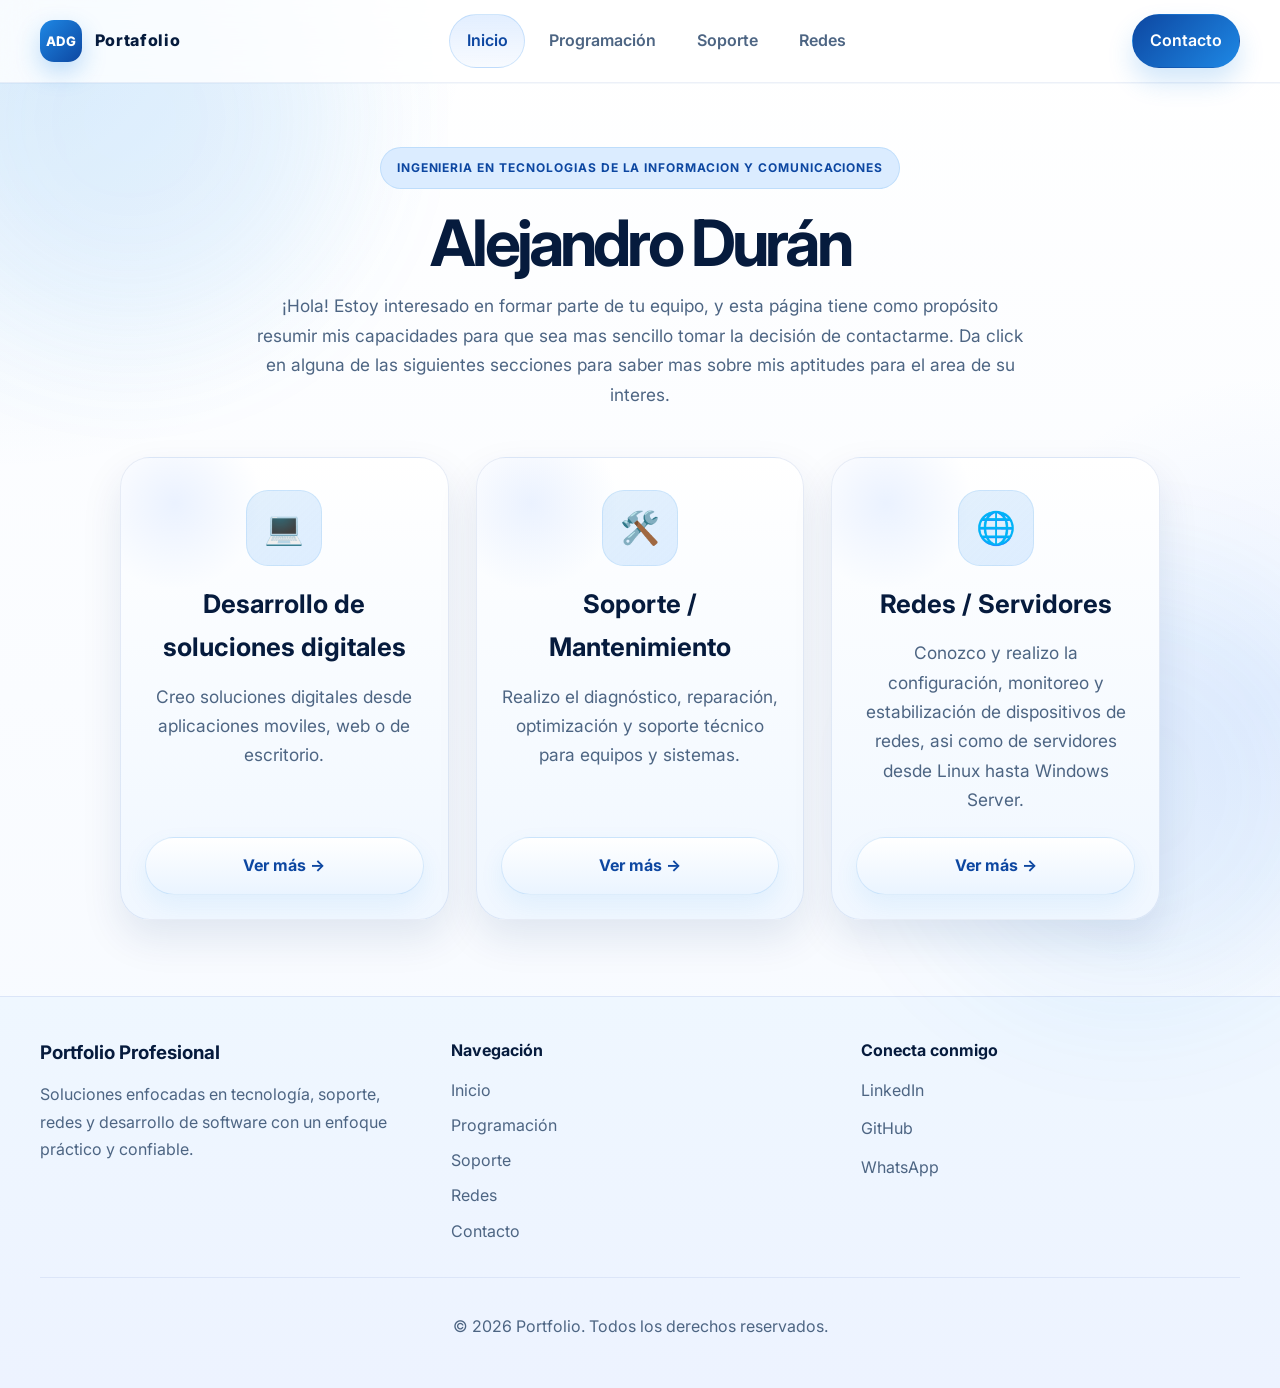
==== index.html @ 1964d5b0 "Paginacompleta" ====
<!DOCTYPE html>
<html lang="es">
  <head>
    <meta charset="UTF-8" />
    <meta name="viewport" content="width=device-width, initial-scale=1.0" />
    <meta name="description" content="Portfolio profesional enfocado en programación, soporte técnico, mantenimiento y redes." />
    <title>Inicio | Portfolio</title>
    <link rel="preconnect" href="https://fonts.googleapis.com" />
    <link rel="preconnect" href="https://fonts.gstatic.com" crossorigin />
    <link href="https://fonts.googleapis.com/css2?family=Inter:wght@400;500;600;700;800&display=swap" rel="stylesheet" />
    <link rel="stylesheet" href="assets/css/style.css" />
    <script defer src="assets/js/script.js"></script>
  </head>
  <body>
    <header class="site-header">
      <nav class="container nav">
        <a href="index.html" class="brand">
          <span class="brand-mark">ADG</span>
          <span>Portafolio</span>
        </a>

        <div class="nav-links">
          <a href="index.html" class="active">Inicio</a>
          <a href="programacion.html">Programación</a>
          <a href="soporte.html">Soporte</a>
          <a href="redes.html">Redes</a>
        </div>

        <a href="contacto.html" class="nav-cta">Contacto</a>
      </nav>
    </header>

    <main>
      <section class="home-hero">
        <div class="container hero-box">
          <span class="kicker">INGENIERIA EN TECNOLOGIAS DE LA INFORMACION Y COMUNICACIONES</span>
          <h1>Alejandro Durán</h1>
          <p>
            ¡Hola! Estoy interesado en formar parte de tu equipo, y esta página tiene como propósito resumir mis capacidades para
            que sea mas sencillo tomar la decisión de contactarme. Da click en alguna de las siguientes secciones para saber mas sobre mis aptitudes para el area de su interes.
          </p>

          <div class="choice-grid">
            <article class="choice-card">
              <div>
                <div class="choice-icon">💻</div>
                <h2>Desarrollo de soluciones digitales</h2>
                <p>Creo soluciones digitales desde aplicaciones moviles, web o de escritorio.</p>
              </div>
              <a href="programacion.html" class="choice-link">Ver más →</a>
            </article>

            <article class="choice-card">
              <div>
                <div class="choice-icon">🛠️</div>
                <h2>Soporte / Mantenimiento</h2>
                <p>Realizo el diagnóstico, reparación, optimización y soporte técnico para equipos y sistemas.</p>
              </div>
              <a href="soporte.html" class="choice-link">Ver más →</a>
            </article>

            <article class="choice-card">
              <div>
                <div class="choice-icon">🌐</div>
                <h2>Redes / Servidores</h2>
                <p>Conozco y realizo la configuración, monitoreo y estabilización de dispositivos de redes, asi como de servidores desde Linux hasta Windows Server.</p>
              </div>
              <a href="redes.html" class="choice-link">Ver más →</a>
            </article>
          </div>
        </div>
      </section>
    </main>

    <footer class="site-footer">
      <div class="container footer-grid">
        <div class="footer-brand">
          <h3>Portfolio Profesional</h3>
          <p>Soluciones enfocadas en tecnología, soporte, redes y desarrollo de software con un enfoque práctico y confiable.</p>
        </div>

        <div class="footer-links">
          <h4>Navegación</h4>
          <ul>
            <li><a href="index.html">Inicio</a></li>
            <li><a href="programacion.html">Programación</a></li>
            <li><a href="soporte.html">Soporte</a></li>
            <li><a href="redes.html">Redes</a></li>
            <li><a href="contacto.html">Contacto</a></li>
          </ul>
        </div>

        <div class="footer-social">
          <h4>Conecta conmigo</h4>
          <div class="social-list">
            <a href="https://www.linkedin.com/in/tuusuario" target="_blank" rel="noreferrer" aria-label="LinkedIn">LinkedIn</a>
            <a href="https://github.com/ADG1234567" target="_blank" rel="noreferrer" aria-label="GitHub">GitHub</a>
            <a href="https://wa.me/521234567890" target="_blank" rel="noreferrer" aria-label="WhatsApp">WhatsApp</a>
          </div>
        </div>
      </div>

      <div class="container footer-bottom">
        <p>© 2026 Portfolio. Todos los derechos reservados.</p>
      </div>
    </footer>
  </body>
</html>
---- assets/css/style.css ----
:root {
  --bg-page: #f5f9ff;
  --bg-soft: #edf5ff;
  --bg-panel: #ffffff;
  --bg-panel-alt: #f3f8ff;
  --primary: #0d47a1;
  --primary-strong: #0b2e6d;
  --secondary: #1e88e5;
  --secondary-soft: #64b5f6;
  --blue-sky: #dfefff;
  --deep-blue: #061b3d;
  --text: #10233d;
  --text-soft: #4d6583;
  --muted: #5d7495;
  --border: rgba(56, 103, 178, 0.12);
  --shadow-soft: 0 18px 40px rgba(14, 52, 110, 0.10);
  --shadow-strong: 0 24px 60px rgba(10, 36, 78, 0.18);
}

* {
  box-sizing: border-box;
}

html {
  scroll-behavior: smooth;
}

body {
  margin: 0;
  font-family: "Inter", sans-serif;
  background:
    radial-gradient(circle at top left, rgba(30, 136, 229, 0.12), transparent 25%),
    radial-gradient(circle at right center, rgba(99, 153, 255, 0.1), transparent 22%),
    linear-gradient(180deg, #ffffff 0%, var(--bg-page) 100%);
  color: var(--text);
  line-height: 1.7;
  position: relative;
  overflow-x: hidden;
}

body::before,
body::after {
  content: "";
  position: fixed;
  width: 420px;
  height: 420px;
  border-radius: 50%;
  filter: blur(70px);
  opacity: 0.42;
  pointer-events: none;
  z-index: 0;
}

body::before {
  top: -90px;
  left: -80px;
  background: rgba(100, 181, 246, 0.26);
}

body::after {
  right: -60px;
  bottom: -100px;
  background: rgba(30, 136, 229, 0.20);
}

a {
  color: inherit;
  text-decoration: none;
}

img {
  display: block;
  width: 100%;
}

.container {
  width: min(1200px, calc(100% - 32px));
  margin: 0 auto;
  position: relative;
  z-index: 1;
}

section {
  padding: 90px 0;
}

.site-header {
  position: sticky;
  top: 0;
  z-index: 100;
  backdrop-filter: blur(16px);
  background: rgba(255, 255, 255, 0.8);
  border-bottom: 1px solid rgba(13, 71, 161, 0.08);
  box-shadow: 0 1px 0 rgba(13, 71, 161, 0.04);
}

.nav {
  display: flex;
  justify-content: space-between;
  align-items: center;
  min-height: 82px;
  gap: 1.5rem;
}

.brand {
  display: inline-flex;
  align-items: center;
  gap: 0.8rem;
  font-weight: 800;
  letter-spacing: 0.04em;
  color: var(--deep-blue);
}

.brand-mark {
  display: inline-grid;
  place-items: center;
  width: 42px;
  height: 42px;
  border-radius: 14px;
  background: linear-gradient(135deg, var(--secondary), var(--primary));
  color: white;
  font-size: 0.82rem;
  box-shadow: 0 10px 24px rgba(30, 136, 229, 0.28);
}

.nav-links {
  display: flex;
  align-items: center;
  gap: 0.35rem;
  flex-wrap: wrap;
}

.nav-links a,
.nav-cta {
  padding: 0.8rem 1.05rem;
  border-radius: 999px;
  transition: 0.25s ease;
  border: 1px solid transparent;
  font-weight: 600;
}

.nav-links a {
  color: var(--text-soft);
}

.nav-links a:hover,
.nav-links a.active {
  background: linear-gradient(180deg, rgba(219, 234, 255, 0.8), rgba(245, 249, 255, 0.7));
  border-color: rgba(30, 136, 229, 0.18);
  color: var(--primary);
}

.nav-cta {
  background: linear-gradient(135deg, var(--primary), var(--secondary));
  color: #fff;
  box-shadow: 0 14px 26px rgba(30, 136, 229, 0.2);
}

.nav-cta:hover {
  transform: translateY(-2px);
  box-shadow: 0 18px 32px rgba(30, 136, 229, 0.26);
}

.home-hero {
  min-height: calc(100vh - 80px);
  display: grid;
  place-items: center;
  padding: 64px 0 76px;
}

.hero-box {
  text-align: center;
  max-width: 1040px;
  margin: 0 auto;
}

.kicker {
  display: inline-block;
  padding: 0.6rem 1rem;
  border-radius: 999px;
  background: rgba(216, 234, 255, 0.9);
  border: 1px solid rgba(30, 136, 229, 0.15);
  color: var(--primary);
  font-weight: 700;
  letter-spacing: 0.08em;
  text-transform: uppercase;
  font-size: 0.75rem;
}

.hero-box h1 {
  margin: 1.35rem auto 1rem;
  font-size: clamp(2.7rem, 5vw, 5.4rem);
  line-height: 1.02;
  letter-spacing: -0.06em;
  color: var(--deep-blue);
}

.hero-box p {
  max-width: 780px;
  margin: 0 auto;
  color: var(--text-soft);
  font-size: 1.08rem;
}

.choice-grid {
  display: grid;
  grid-template-columns: repeat(3, minmax(220px, 1fr));
  gap: 1.7rem;
  margin-top: 3rem;
}

.choice-card {
  position: relative;
  padding: 2rem 1.5rem 1.5rem;
  border-radius: 30px;
  background: linear-gradient(180deg, #ffffff 0%, #f0f7ff 100%);
  border: 1px solid var(--border);
  box-shadow: var(--shadow-soft);
  min-height: 300px;
  display: flex;
  flex-direction: column;
  justify-content: space-between;
  text-align: center;
  transition: transform 0.28s ease, box-shadow 0.28s ease, border-color 0.28s ease;
  animation: riseIn 0.8s ease both;
  overflow: hidden;
}

.choice-card::before {
  content: "";
  position: absolute;
  inset: 0 auto auto 0;
  width: 180px;
  height: 180px;
  background: radial-gradient(circle, rgba(99, 153, 255, 0.12), transparent 68%);
  transform: translate(-20%, -25%);
}

.choice-card:nth-child(2) { animation-delay: 0.1s; }
.choice-card:nth-child(3) { animation-delay: 0.2s; }

.choice-card:hover {
  transform: translateY(-10px);
  box-shadow: var(--shadow-strong);
  border-color: rgba(30, 136, 229, 0.22);
}

.choice-icon {
  position: relative;
  z-index: 1;
  width: 76px;
  height: 76px;
  margin: 0 auto 1rem;
  display: grid;
  place-items: center;
  border-radius: 22px;
  background: linear-gradient(135deg, rgba(30, 136, 229, 0.12), rgba(104, 176, 255, 0.2));
  font-size: 2rem;
  border: 1px solid rgba(30, 136, 229, 0.12);
}

.choice-card h2 {
  position: relative;
  z-index: 1;
  margin: 0 0 0.8rem;
  font-size: clamp(1.4rem, 2vw, 2rem);
  color: var(--deep-blue);
}

.choice-card p {
  position: relative;
  z-index: 1;
  margin: 0;
  color: var(--text-soft);
}

.choice-link {
  position: relative;
  z-index: 1;
  display: inline-flex;
  align-items: center;
  justify-content: center;
  gap: 0.5rem;
  margin-top: 1.4rem;
  padding: 0.9rem 1.2rem;
  border-radius: 999px;
  background: linear-gradient(180deg, #ffffff, #eaf4ff);
  border: 1px solid rgba(30, 136, 229, 0.15);
  color: var(--primary);
  font-weight: 700;
  box-shadow: 0 10px 24px rgba(30, 136, 229, 0.08);
}

.page-hero {
  padding-top: 96px;
  padding-bottom: 40px;
}

.page-hero .hero-shell {
  display: grid;
  gap: 2rem;
  grid-template-columns: 1.2fr 0.8fr;
  align-items: center;
}

.page-hero h1 {
  font-size: clamp(2.4rem, 5vw, 4.3rem);
  line-height: 1.08;
  margin: 0.6rem 0 1rem;
  letter-spacing: -0.06em;
  color: var(--deep-blue);
}

.lead {
  color: var(--text-soft);
  font-size: 1.08rem;
}

.hero-stat-box {
  background: linear-gradient(180deg, #ffffff 0%, #f0f7ff 100%);
  border: 1px solid var(--border);
  border-radius: 28px;
  padding: 1.5rem;
  box-shadow: var(--shadow-soft);
}

.hero-stat-box h3 {
  color: var(--deep-blue);
  margin-bottom: 0.7rem;
}

.stat-grid {
  display: grid;
  grid-template-columns: repeat(2, minmax(120px, 1fr));
  gap: 1rem;
  margin-top: 1.4rem;
}

.stat-card {
  padding: 1.1rem 0.9rem;
  border-radius: 18px;
  text-align: center;
  background: linear-gradient(180deg, #ffffff, #edf5ff);
  border: 1px solid rgba(30, 136, 229, 0.1);
  color: var(--text-soft);
}

.stat-card strong {
  display: block;
  font-size: 1.7rem;
  color: var(--primary);
}

.content-panel {
  background: rgba(255, 255, 255, 0.9);
  border: 1px solid var(--border);
  border-radius: 32px;
  padding: 2rem;
  box-shadow: var(--shadow-soft);
}

.content-panel > h2 {
  margin-top: 0;
  font-size: clamp(1.8rem, 2vw, 2.6rem);
  color: var(--deep-blue);
}

.content-panel p {
  color: var(--text-soft);
}

.section-grid {
  display: grid;
  grid-template-columns: repeat(2, minmax(250px, 1fr));
  gap: 1.5rem;
  margin-top: 2.2rem;
}

.info-card {
  background: linear-gradient(180deg, #ffffff, #f3f9ff);
  border: 1px solid rgba(30, 136, 229, 0.1);
  border-radius: 24px;
  padding: 1.5rem;
  transition: transform 0.25s ease, border-color 0.25s ease, box-shadow 0.25s ease;
  box-shadow: 0 12px 28px rgba(18, 55, 104, 0.05);
}

.info-card:hover {
  transform: translateY(-6px);
  border-color: rgba(30, 136, 229, 0.2);
  box-shadow: 0 18px 34px rgba(18, 55, 104, 0.09);
}

.info-card h3 {
  margin-top: 0;
  margin-bottom: 0.7rem;
  font-size: 1.3rem;
  color: var(--deep-blue);
}

.info-card p {
  margin: 0;
  color: var(--text-soft);
}

.carousel {
  position: relative;
  overflow: hidden;
  border-radius: 30px;
  border: 1px solid rgba(30, 136, 229, 0.12);
  background: linear-gradient(180deg, #eff7ff, #f8fbff);
  margin-top: 2rem;
  box-shadow: var(--shadow-soft);
}

.carousel-viewport {
  overflow: hidden;
}

.carousel-track {
  display: flex;
  transition: transform 0.5s ease;
}

.carousel-slide {
  min-width: 100%;
}

.carousel-slide img {
  height: 420px;
  object-fit: cover;
}

.carousel-controls {
  position: absolute;
  inset: auto 1rem 1rem 1rem;
  display: flex;
  justify-content: space-between;
  align-items: center;
  pointer-events: none;
}

.carousel-btn {
  pointer-events: auto;
  width: 46px;
  height: 46px;
  border: 0;
  border-radius: 50%;
  background: rgba(7, 27, 61, 0.72);
  color: white;
  cursor: pointer;
  font-size: 1.4rem;
  border: 1px solid rgba(255, 255, 255, 0.14);
  transition: transform 0.2s ease, background 0.2s ease;
}

.carousel-btn:hover {
  transform: scale(1.06);
  background: rgba(30, 136, 229, 0.75);
}

.carousel-dots {
  display: flex;
  gap: 0.5rem;
  pointer-events: auto;
}

.carousel-dot {
  width: 11px;
  height: 11px;
  border: 0;
  border-radius: 50%;
  background: rgba(255, 255, 255, 0.7);
  cursor: pointer;
  box-shadow: 0 0 0 1px rgba(10, 36, 78, 0.16);
}

.carousel-dot.active {
  background: var(--secondary);
  box-shadow: 0 0 0 5px rgba(30, 136, 229, 0.18);
}

.site-footer {
  padding-top: 2.5rem;
  border-top: 1px solid rgba(13, 71, 161, 0.08);
  background: linear-gradient(180deg, #eff7ff 0%, #edf3ff 100%);
}

.footer-grid {
  display: grid;
  grid-template-columns: repeat(3, minmax(180px, 1fr));
  gap: 2rem;
  padding-bottom: 2rem;
}

.footer-brand h3,
.footer-links h4,
.footer-social h4 {
  margin-top: 0;
  margin-bottom: 0.8rem;
  color: var(--deep-blue);
}

.footer-brand p,
.footer-links ul,
.footer-social .social-list {
  margin: 0;
  color: var(--text-soft);
}

.footer-links ul {
  list-style: none;
  padding: 0;
  display: grid;
  gap: 0.5rem;
}

.social-list {
  display: grid;
  gap: 0.7rem;
}

.footer-bottom {
  padding: 1.2rem 0 2rem;
  border-top: 1px solid rgba(13, 71, 161, 0.08);
  text-align: center;
  color: var(--text-soft);
}

.contact-layout {
  display: grid;
  grid-template-columns: 1.1fr 0.9fr;
  gap: 2rem;
  align-items: start;
}

.contact-card {
  background: linear-gradient(180deg, #ffffff 0%, #f0f7ff 100%);
  border: 1px solid rgba(30, 136, 229, 0.1);
  border-radius: 28px;
  padding: 2rem;
  box-shadow: var(--shadow-soft);
}

.contact-card h2 {
  color: var(--deep-blue);
}

.contact-list {
  display: grid;
  gap: 1rem;
  margin-top: 1.4rem;
}

.contact-item {
  display: flex;
  align-items: center;
  gap: 0.9rem;
  padding: 1rem 1.1rem;
  border-radius: 18px;
  background: rgba(255, 255, 255, 0.8);
  border: 1px solid rgba(30, 136, 229, 0.08);
}

.contact-item .icon {
  width: 42px;
  height: 42px;
  display: grid;
  place-items: center;
  border-radius: 12px;
  background: rgba(30, 136, 229, 0.08);
  color: var(--primary);
  font-weight: 800;
}

.contact-cta {
  display: inline-flex;
  align-items: center;
  justify-content: center;
  padding: 0.95rem 1.35rem;
  border-radius: 999px;
  background: linear-gradient(135deg, var(--primary), var(--secondary));
  color: #fff;
  font-weight: 700;
  margin-top: 1.1rem;
  box-shadow: 0 16px 28px rgba(30, 136, 229, 0.2);
}

@keyframes riseIn {
  from {
    opacity: 0;
    transform: translateY(18px);
  }
  to {
    opacity: 1;
    transform: translateY(0);
  }
}

@media (max-width: 860px) {
  .nav {
    flex-wrap: wrap;
    justify-content: center;
    padding: 0.9rem 0;
  }

  .nav-links {
    justify-content: center;
  }

  .choice-grid,
  .section-grid,
  .footer-grid,
  .page-hero .hero-shell,
  .contact-layout {
    grid-template-columns: 1fr;
  }

  .hero-box h1 {
    font-size: 2.7rem;
  }

  .carousel-slide img {
    height: 330px;
  }
}
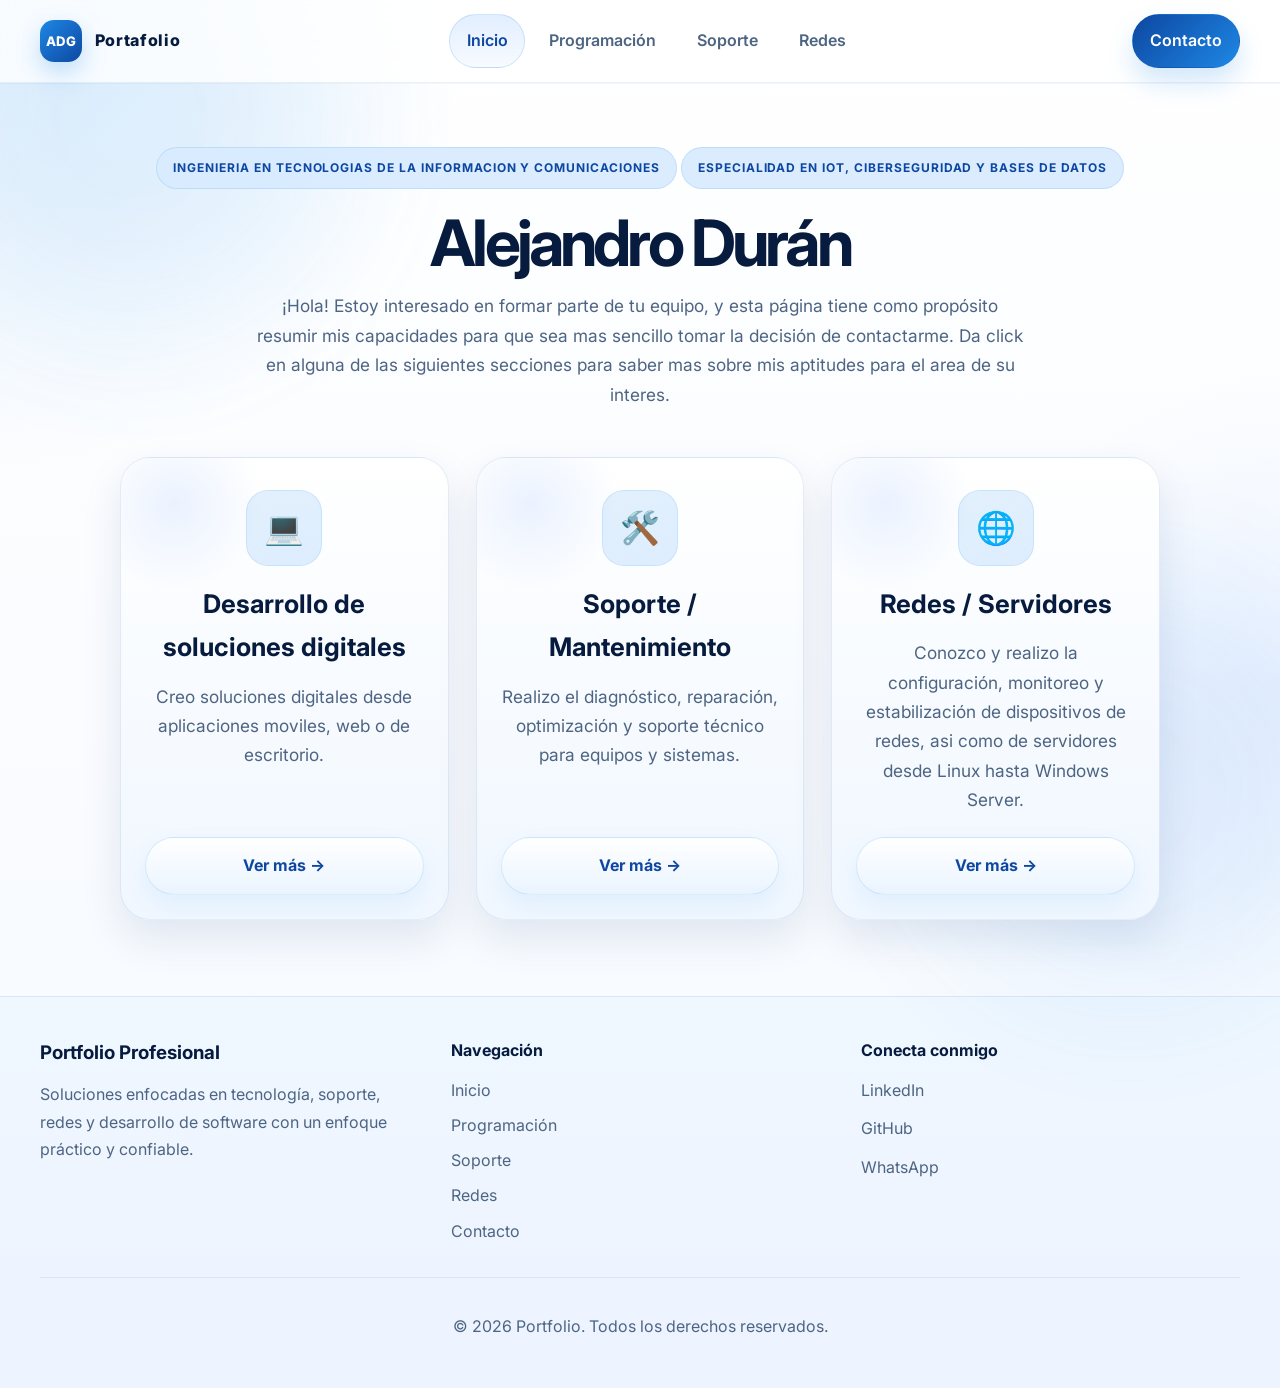
==== commit b1def066: "Update index.html with new specialization section Added a new kicker section to highlight specializa" ====
--- a/index.html
+++ b/index.html
@@ -4,7 +4,7 @@
     <meta charset="UTF-8" />
     <meta name="viewport" content="width=device-width, initial-scale=1.0" />
     <meta name="description" content="Portfolio profesional enfocado en programación, soporte técnico, mantenimiento y redes." />
-    <title>Inicio | Portfolio</title>
+    <title>Inicio | Portafolio</title>
     <link rel="preconnect" href="https://fonts.googleapis.com" />
     <link rel="preconnect" href="https://fonts.gstatic.com" crossorigin />
     <link href="https://fonts.googleapis.com/css2?family=Inter:wght@400;500;600;700;800&display=swap" rel="stylesheet" />
@@ -34,6 +34,7 @@
       <section class="home-hero">
         <div class="container hero-box">
           <span class="kicker">INGENIERIA EN TECNOLOGIAS DE LA INFORMACION Y COMUNICACIONES</span>
+          <span class="kicker">Especialidad en IOT, CIBERSEGURIDAD Y BASES DE DATOS</span>
           <h1>Alejandro Durán</h1>
           <p>
             ¡Hola! Estoy interesado en formar parte de tu equipo, y esta página tiene como propósito resumir mis capacidades para
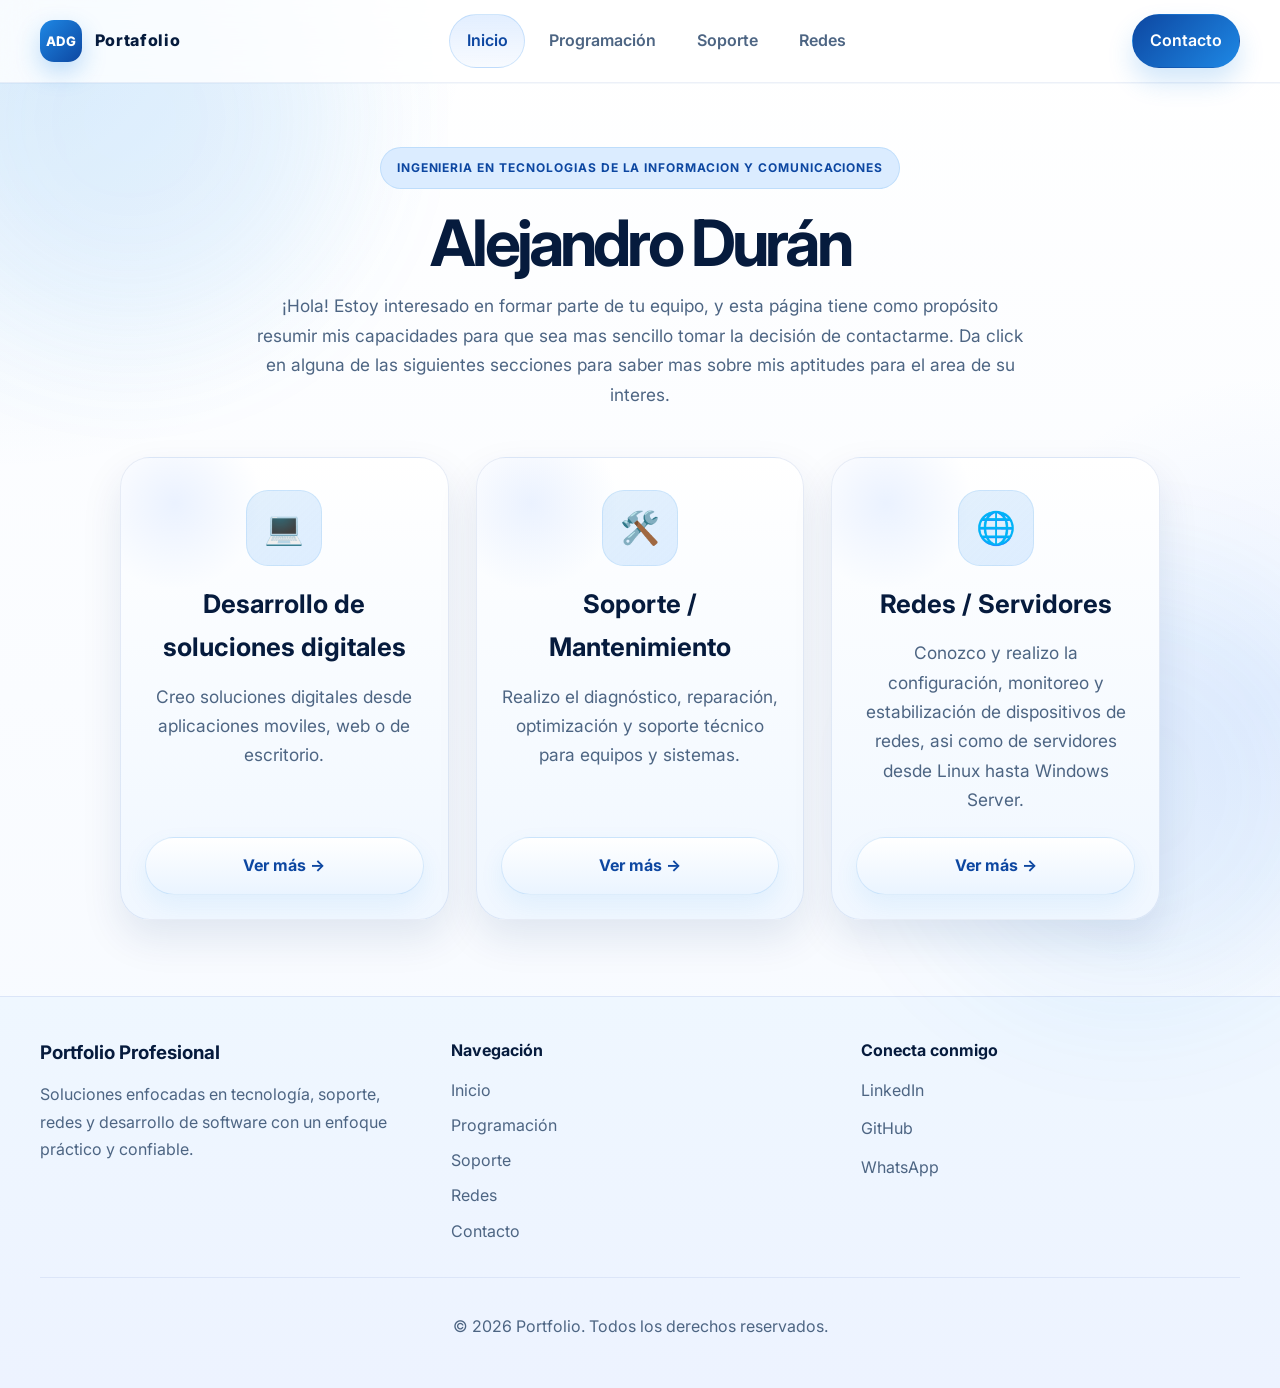
==== commit ee4d2e55: "actualizo portafolio: links de proyectos y ajustes de contenido" ====
--- a/index.html
+++ b/index.html
@@ -4,7 +4,7 @@
     <meta charset="UTF-8" />
     <meta name="viewport" content="width=device-width, initial-scale=1.0" />
     <meta name="description" content="Portfolio profesional enfocado en programación, soporte técnico, mantenimiento y redes." />
-    <title>Inicio | Portafolio</title>
+    <title>Inicio | Portfolio</title>
     <link rel="preconnect" href="https://fonts.googleapis.com" />
     <link rel="preconnect" href="https://fonts.gstatic.com" crossorigin />
     <link href="https://fonts.googleapis.com/css2?family=Inter:wght@400;500;600;700;800&display=swap" rel="stylesheet" />
@@ -34,7 +34,6 @@
       <section class="home-hero">
         <div class="container hero-box">
           <span class="kicker">INGENIERIA EN TECNOLOGIAS DE LA INFORMACION Y COMUNICACIONES</span>
-          <span class="kicker">Especialidad en IOT, CIBERSEGURIDAD Y BASES DE DATOS</span>
           <h1>Alejandro Durán</h1>
           <p>
             ¡Hola! Estoy interesado en formar parte de tu equipo, y esta página tiene como propósito resumir mis capacidades para
@@ -94,7 +93,7 @@
         <div class="footer-social">
           <h4>Conecta conmigo</h4>
           <div class="social-list">
-            <a href="https://www.linkedin.com/in/tuusuario" target="_blank" rel="noreferrer" aria-label="LinkedIn">LinkedIn</a>
+            <a href="https://www.linkedin.com/in/aldungar21" target="_blank" rel="noreferrer" aria-label="LinkedIn">LinkedIn</a>
             <a href="https://github.com/ADG1234567" target="_blank" rel="noreferrer" aria-label="GitHub">GitHub</a>
             <a href="https://wa.me/521234567890" target="_blank" rel="noreferrer" aria-label="WhatsApp">WhatsApp</a>
           </div>
